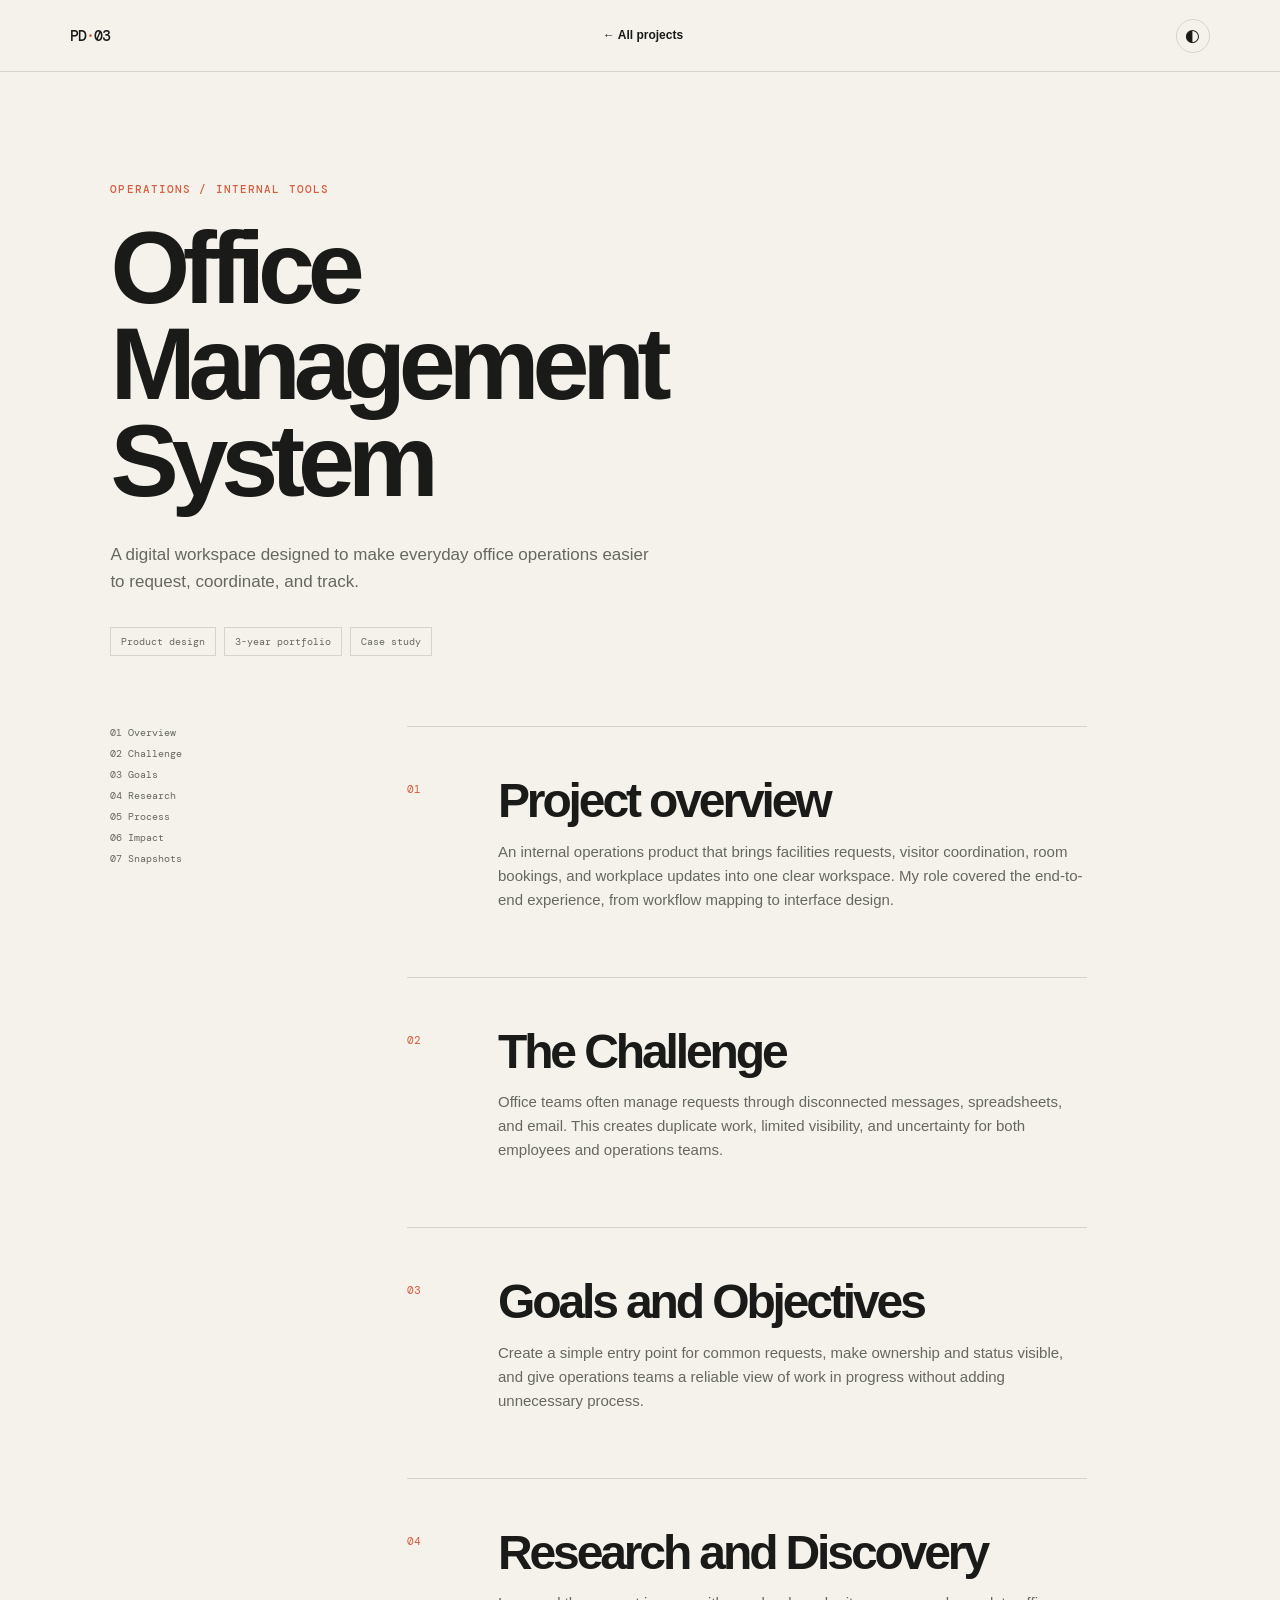
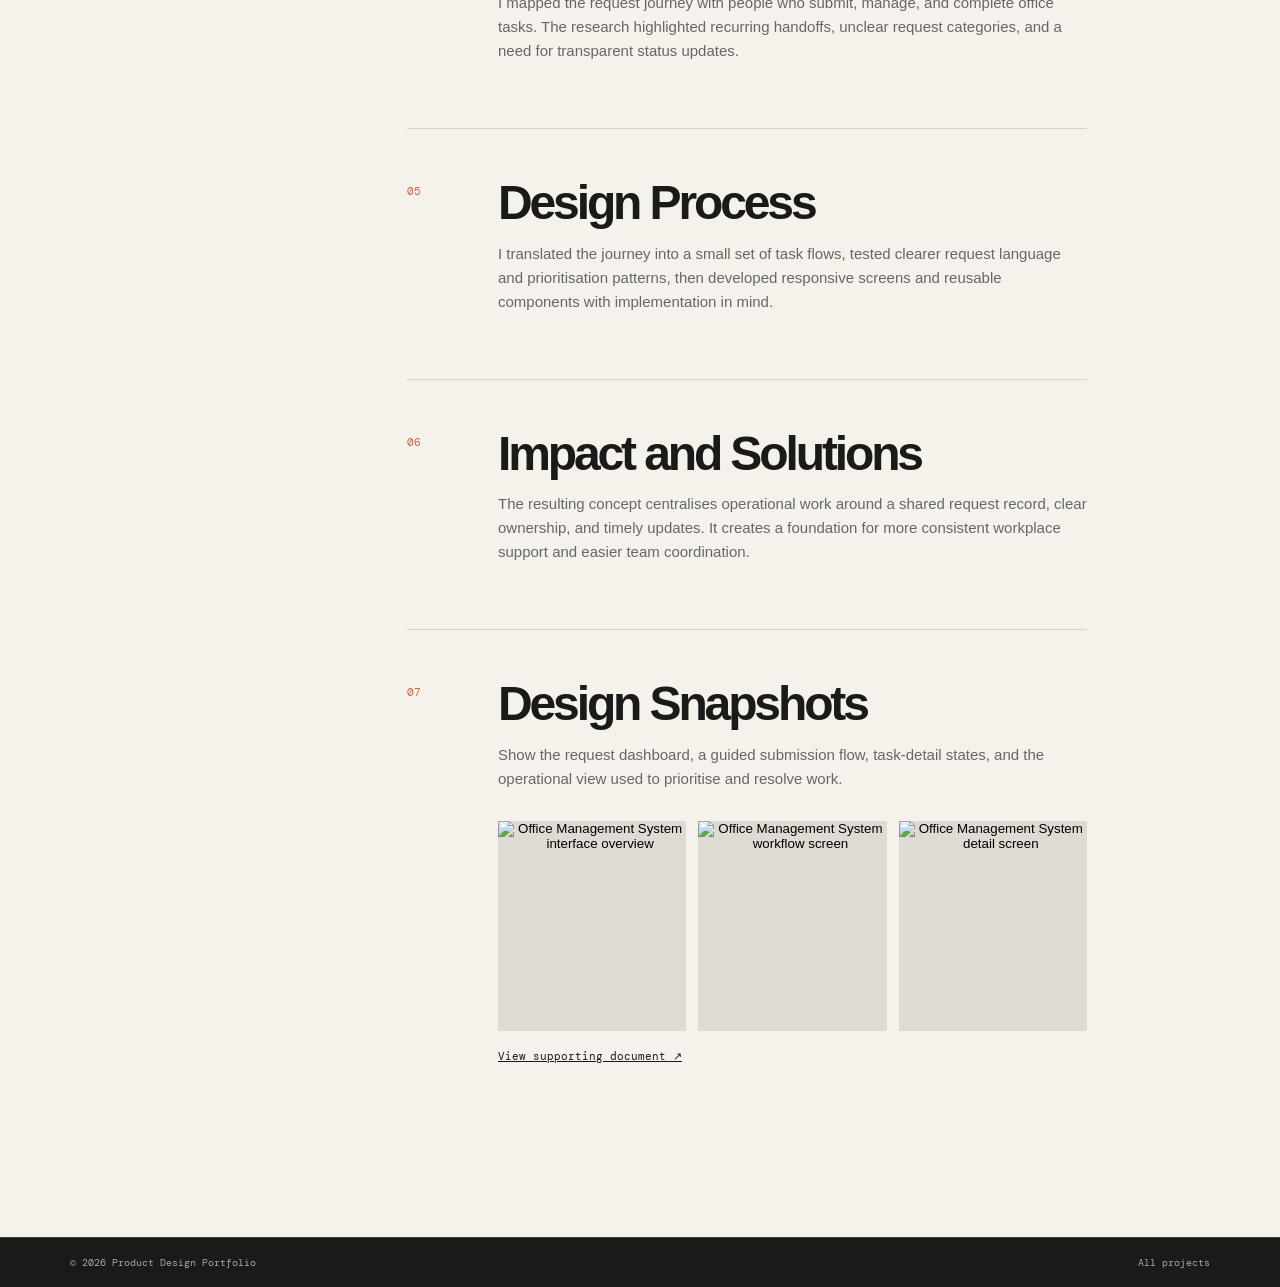
==== project.html @ 017def16 "Portfolio code" ====
<!doctype html><html lang="en"><head><meta charset="UTF-8"><meta name="viewport" content="width=device-width,initial-scale=1.0"><title>Project case study</title><link rel="preconnect" href="https://fonts.googleapis.com"><link rel="preconnect" href="https://fonts.gstatic.com" crossorigin><link href="https://fonts.googleapis.com/css2?family=DM+Mono:wght@400;500;600;700;800&display=swap" rel="stylesheet"><link rel="stylesheet" href="styles.css"><link rel="stylesheet" href="project.css"><link rel="stylesheet" href="office-images.css"></head><body><a class="skip-link" href="#case-content">Skip to content</a><header class="site-header"><a class="wordmark" href="index.html">PD<span>·</span>03</a><a class="text-link" href="index.html#work">← All projects</a><button class="theme-toggle" type="button">◐</button></header><main id="case-content" class="case-page"><section class="case-hero"><p class="eyebrow" id="case-domain"></p><h1 id="case-title"></h1><p class="lede" id="case-summary"></p><div class="case-tags" id="case-tags"></div></section><aside class="case-progress"><a href="#overview">01 Overview</a><a href="#challenge">02 Challenge</a><a href="#goals">03 Goals</a><a href="#research">04 Research</a><a href="#process">05 Process</a><a href="#impact">06 Impact</a><a href="#snapshots">07 Snapshots</a></aside><div class="case-content" id="case-sections"></div></main><footer><span>© <span id="year"></span> Product Design Portfolio</span><a href="index.html#work">All projects</a></footer><script src="project.js"></script></body></html>
---- styles.css ----
:root{--ink:#1a1a19;--paper:#f4f2eb;--muted:#676761;--line:#d6d3c9;--accent:#d75e3e;--panel:#e6e2d8;--inverse:#1a1a19;--serif:Georgia,serif;--sans:Manrope,Arial,sans-serif;--mono:'DM Mono',monospace}*{box-sizing:border-box}html{scroll-behavior:smooth}body{margin:0;background:var(--paper);color:var(--ink);font:15px/1.6 var(--sans);transition:.3s background,.3s color}.skip-link{position:fixed;z-index:30;top:8px;left:8px;transform:translateY(-150%);background:var(--ink);color:var(--paper);padding:8px}.skip-link:focus{transform:none}.site-header{height:72px;padding:0 5.5vw;position:sticky;top:0;z-index:10;display:flex;align-items:center;justify-content:space-between;border-bottom:1px solid var(--line);background:color-mix(in srgb,var(--paper) 92%,transparent);backdrop-filter:blur(12px)}.wordmark{font:500 15px var(--mono);letter-spacing:-1px;color:inherit;text-decoration:none}.wordmark span,.eyebrow{color:var(--accent)}nav{display:flex;gap:26px}nav a,.text-link,footer a{position:relative;color:inherit;text-decoration:none;font-size:12px;font-weight:700}nav a:after,.text-link:after{content:'';position:absolute;bottom:-4px;left:0;width:0;height:1px;background:var(--accent);transition:.25s}nav a:hover:after,nav a.active:after,.text-link:hover:after{width:100%}.theme-toggle{width:34px;height:34px;border:1px solid var(--line);border-radius:50%;background:none;color:inherit;font-size:17px;cursor:pointer}.section{padding:clamp(80px,12vw,160px) 5.5vw}.hero{min-height:calc(100vh - 72px);display:grid;grid-template-columns:1.15fr .85fr;gap:7vw;align-items:center}.eyebrow{margin:0 0 24px;font:500 11px var(--mono);letter-spacing:.1em;text-transform:uppercase}.hero h1,h2{margin:0;letter-spacing:-.065em;line-height:.99}.hero h1{max-width:850px;font-size:clamp(48px,7vw,104px)}.hero h1 em{font-family:var(--serif);font-weight:400}.lede{max-width:540px;margin:32px 0;color:var(--muted);font-size:17px}.hero-actions{display:flex;align-items:center;gap:24px}.button{display:inline-flex;align-items:center;gap:30px;padding:14px 17px;border:1px solid var(--ink);background:var(--ink);color:var(--paper);text-decoration:none;font-size:12px;font-weight:700;transition:.2s}.button:hover{border-color:var(--accent);background:var(--accent);transform:translateY(-3px)}.button span,.form-submit span{font-size:17px}.hero-art{justify-self:end}.art-window{position:relative;width:min(32vw,430px);aspect-ratio:1/1.15;overflow:hidden;border:1px solid var(--line);background:var(--panel)}.art-bar{height:30px;padding:0 12px;display:flex;align-items:center;gap:5px;border-bottom:1px solid var(--line)}.art-bar i{width:5px;height:5px;border-radius:50%;background:var(--ink);opacity:.5}.art-orbit{position:absolute;border:1px solid var(--ink);border-radius:50%;opacity:.7}.orbit-one{top:30%;left:12%;width:75%;height:45%;transform:rotate(-38deg);animation:spin 15s linear infinite}.orbit-two{top:35%;left:18%;width:65%;height:35%;border-color:var(--accent);transform:rotate(35deg);animation:reverse 11s linear infinite}.art-dot{position:absolute;top:51%;left:48%;width:10px;height:10px;border-radius:50%;background:var(--accent);box-shadow:0 0 0 11px #d75e3e2c}.art-card{position:absolute;display:flex;flex-direction:column;gap:12px;width:104px;padding:12px;background:var(--paper);box-shadow:8px 8px #00000016;font:10px var(--mono)}.art-card b{font:400 23px var(--serif)}.art-card-one{top:18%;right:7%;animation:float 5s ease-in-out infinite}.art-card-two{bottom:14%;left:6%;animation:float 5s 1s ease-in-out infinite}.art-label{margin:12px 0;color:var(--muted);font:11px var(--mono)}.section-intro{max-width:670px}.section-intro h2,.about-copy h2,.contact h2{font-size:clamp(38px,5vw,68px)}.section-intro>p:last-child{max-width:550px;margin-top:26px;color:var(--muted)}code{font:11px var(--mono)}.project-grid{display:grid;grid-template-columns:repeat(12,1fr);gap:18px;margin-top:66px}.project{grid-column:span 7;padding:0;border:0;background:none;color:inherit;text-align:left;cursor:pointer}.project:nth-child(even){grid-column:6/span 7}.project-visual{position:relative;height:clamp(265px,36vw,480px);overflow:hidden;padding:18px;background:var(--project-color);transition:.35s transform}.project:hover .project-visual,.project:focus-visible .project-visual{transform:scale(.985)}.visual-ui{position:absolute;top:13%;left:17%;width:66%;height:78%;padding:18px;border-radius:10px;background:var(--paper);box-shadow:0 22px 35px #0002}.visual-ui:before{content:'';display:block;width:38%;height:8px;margin-bottom:16px;border-radius:9px;background:var(--ink)}.visual-ui:after{content:'';display:block;height:36%;margin-top:16px;border-radius:6px;background:var(--project-detail)}.visual-chip{position:absolute;right:20px;bottom:20px;padding:7px 9px;background:var(--ink);color:var(--paper);font:10px var(--mono)}.project-meta{display:flex;justify-content:space-between;gap:12px;padding-top:13px;color:var(--muted);font:11px var(--mono)}.project h3{margin:6px 0 8px;font-size:clamp(23px,3vw,38px);letter-spacing:-.06em}.project-outcome{max-width:540px;margin:0;font-size:13px}.process-section{border-top:1px solid var(--line)}.process-list{margin:55px 0 0;padding:0;list-style:none;border-top:1px solid var(--line)}.process-list li{display:grid;grid-template-columns:13% 1fr;padding:27px 0;border-bottom:1px solid var(--line)}.process-list span{color:var(--accent);font:11px var(--mono)}.process-list h3{margin:0;font-size:24px;letter-spacing:-.04em}.process-list p{max-width:500px;margin:7px 0 0;color:var(--muted)}.about-section{display:grid;grid-template-columns:.8fr 1.2fr;gap:12vw;align-items:center;background:var(--panel)}.about-mark{position:relative;display:grid;place-items:center;width:min(30vw,350px);aspect-ratio:1;border-radius:50%;background:var(--accent);color:var(--paper);font:clamp(100px,15vw,200px) var(--serif)}.about-mark i{position:absolute;width:115%;height:52%;border:1px solid var(--paper);border-radius:50%;transform:rotate(-45deg)}.about-mark i:nth-child(3){width:125%;height:42%;transform:rotate(20deg)}.about-mark i:nth-child(4){width:110%;height:48%;transform:rotate(75deg)}.about-copy>p:not(.eyebrow){max-width:620px;color:var(--muted)}.capabilities{display:flex;flex-wrap:wrap;gap:8px;margin-top:30px}.capabilities span{padding:7px 10px;border:1px solid var(--line);color:var(--muted);font:10px var(--mono)}.contact{display:grid;grid-template-columns:1fr 1fr;gap:10vw;background:var(--inverse);color:var(--paper)}.contact .eyebrow{color:#f08a69}.contact-copy p:not(.eyebrow){max-width:430px;color:#c6c4bc}.button-light{margin-top:18px;border-color:var(--paper);background:var(--paper);color:var(--inverse)}.contact-form{display:grid;align-content:start;gap:18px}.contact-form label{display:block;margin-bottom:6px;color:#c6c4bc;font:11px var(--mono)}.contact-form input,.contact-form textarea{width:100%;padding:10px 0;border:0;border-bottom:1px solid #535353;outline:0;background:transparent;color:var(--paper);font:14px var(--sans)}.contact-form input:focus,.contact-form textarea:focus{border-color:#f08a69}.form-submit{justify-self:start;padding:12px 0;border:0;border-bottom:1px solid #f08a69;background:none;color:var(--paper);font:700 12px var(--sans);cursor:pointer}.form-status{margin:0;color:#f08a69;font-size:12px}footer{display:flex;justify-content:space-between;padding:18px 5.5vw;border-top:1px solid #3c3c3c;background:var(--inverse);color:#aaa8a1;font:10px var(--mono)}footer a{font:10px var(--mono)}.case-study{width:min(850px,calc(100% - 32px));max-height:min(88vh,800px);padding:clamp(35px,6vw,80px);border:0;background:var(--paper);color:var(--ink)}.case-study::backdrop{background:#0009;backdrop-filter:blur(3px)}.dialog-close{position:absolute;top:12px;right:16px;border:0;background:none;color:inherit;font-size:32px;cursor:pointer}.case-header{padding-right:40px}.case-header h2{font-size:clamp(36px,5vw,60px)}.case-meta{margin-top:15px;color:var(--muted);font:11px var(--mono)}.case-body{display:grid;gap:28px;margin-top:48px}.case-body section{padding-top:16px;border-top:1px solid var(--line)}.case-body h3{margin:0 0 10px;font-size:12px;letter-spacing:.08em;text-transform:uppercase}.case-body p{max-width:630px;margin:0;color:var(--muted)}.reveal{opacity:0;transform:translateY(20px);transition:.7s opacity,.7s transform}.reveal.visible{opacity:1;transform:none}@keyframes spin{to{transform:rotate(322deg)}}@keyframes reverse{to{transform:rotate(-325deg)}}@keyframes float{50%{transform:translateY(-9px)}}.dark{--ink:#eeece6;--paper:#151515;--muted:#a4a29b;--line:#3b3b39;--panel:#222220;--inverse:#eceae4}.dark .contact{color:#171717}.dark .contact-copy p:not(.eyebrow),.dark .contact-form label{color:#55534e}.dark .contact-form input,.dark .contact-form textarea{color:#171717;border-color:#aaa79f}.dark .form-submit{color:#171717}.dark footer{border-color:#d2cfc8;background:#eceae4;color:#55534e}@media(prefers-reduced-motion:reduce){*,*:before,*:after{animation:none!important;transition:none!important;scroll-behavior:auto!important}}@media(max-width:700px){.site-header{padding:0 22px}nav{gap:13px}.section{padding:82px 22px}.hero{display:block;padding-top:90px}.hero-art{width:max-content;margin:70px auto 0}.art-window{width:min(82vw,390px)}.project,.project:nth-child(even){grid-column:span 12}.about-section,.contact{grid-template-columns:1fr;gap:55px}.about-mark{width:220px}.process-list li{grid-template-columns:20% 1fr}footer{padding:18px 22px}}@media(max-width:430px){nav a:nth-child(2),nav a:nth-child(3){display:none}.hero h1{font-size:47px}}
---- project.css ----
.case-page{max-width:1200px;margin:auto;padding:0 5.5vw 120px}.case-hero{max-width:760px;padding:110px 0 70px}.case-hero h1{margin:0;font-size:clamp(52px,8vw,110px);letter-spacing:-.07em;line-height:.94}.case-tags{display:flex;flex-wrap:wrap;gap:8px}.case-tags span{padding:7px 10px;border:1px solid var(--line);font:10px var(--mono);color:var(--muted)}.case-progress{position:sticky;top:88px;float:left;width:20%;display:grid;gap:8px;font:10px var(--mono)}.case-progress a{color:var(--muted);text-decoration:none}.case-progress a:hover{color:var(--accent)}.case-content{margin-left:28%;max-width:680px}.case-section{display:grid;grid-template-columns:65px 1fr;gap:26px;padding:50px 0;border-top:1px solid var(--line)}.section-number{margin:5px 0;color:var(--accent);font:11px var(--mono)}.case-section h2{font-size:clamp(30px,4vw,48px)}.case-section p:not(.section-number){color:var(--muted);max-width:610px}.snapshot-grid{display:grid;grid-template-columns:1.1fr .9fr;gap:12px;margin-top:30px}.snapshot-grid div{display:grid;place-items:end start;min-height:150px;padding:14px;background:var(--snapshot-accent);color:var(--paper);font:11px var(--mono)}.snapshot-grid div:first-child{grid-row:span 2;min-height:312px}@media(max-width:700px){.case-page{padding:0 22px 80px}.case-hero{padding:80px 0 48px}.case-progress{position:static;float:none;width:auto;grid-template-columns:repeat(2,1fr);padding:20px 0;border-block:1px solid var(--line)}.case-content{margin:35px 0 0}.case-section{grid-template-columns:45px 1fr;padding:35px 0}}
---- office-images.css ----
.image-snapshots{grid-template-columns:repeat(3,1fr)}.snapshot-image{min-height:210px;padding:0;border:0;background:#dedbd2;cursor:zoom-in;overflow:hidden}.snapshot-image img{display:block;width:100%;height:100%;object-fit:cover;transition:transform .3s}.snapshot-image:hover img,.snapshot-image:focus-visible img{transform:scale(1.04)}.supporting-link{display:inline-block;margin-top:18px;color:var(--ink);font:11px var(--mono)}.image-modal{width:100vw;height:100vh;max-width:none;max-height:none;margin:0;padding:0;border:0;background:#111}.image-modal::backdrop{background:#000c}.image-modal figure{display:grid;place-items:center;grid-template-rows:1fr auto;width:100%;height:100%;margin:0;padding:28px 78px 16px}.image-modal img{display:block;width:100%;height:100%;max-width:100%;max-height:100%;object-fit:contain}.image-modal figcaption{padding-top:10px;color:#e9e7df;font:11px var(--mono)}.image-modal button{position:absolute;z-index:1;border:0;background:#000b;color:#fff;cursor:pointer}.gallery-close{top:20px;right:22px;width:42px;height:42px;border-radius:50%;font-size:26px}.gallery-nav{top:50%;width:52px;height:52px;border-radius:50%;font-size:26px;transform:translateY(-50%)}.gallery-nav.previous{left:20px}.gallery-nav.next{right:20px}.image-modal button:hover,.image-modal button:focus-visible{background:var(--accent)}@media(max-width:700px){.image-snapshots{grid-template-columns:1fr}.snapshot-image{min-height:250px}.image-modal figure{padding-inline:48px}.gallery-nav{width:38px;height:38px}.gallery-nav.previous{left:6px}.gallery-nav.next{right:6px}.gallery-close{top:10px;right:10px;width:36px;height:36px}}
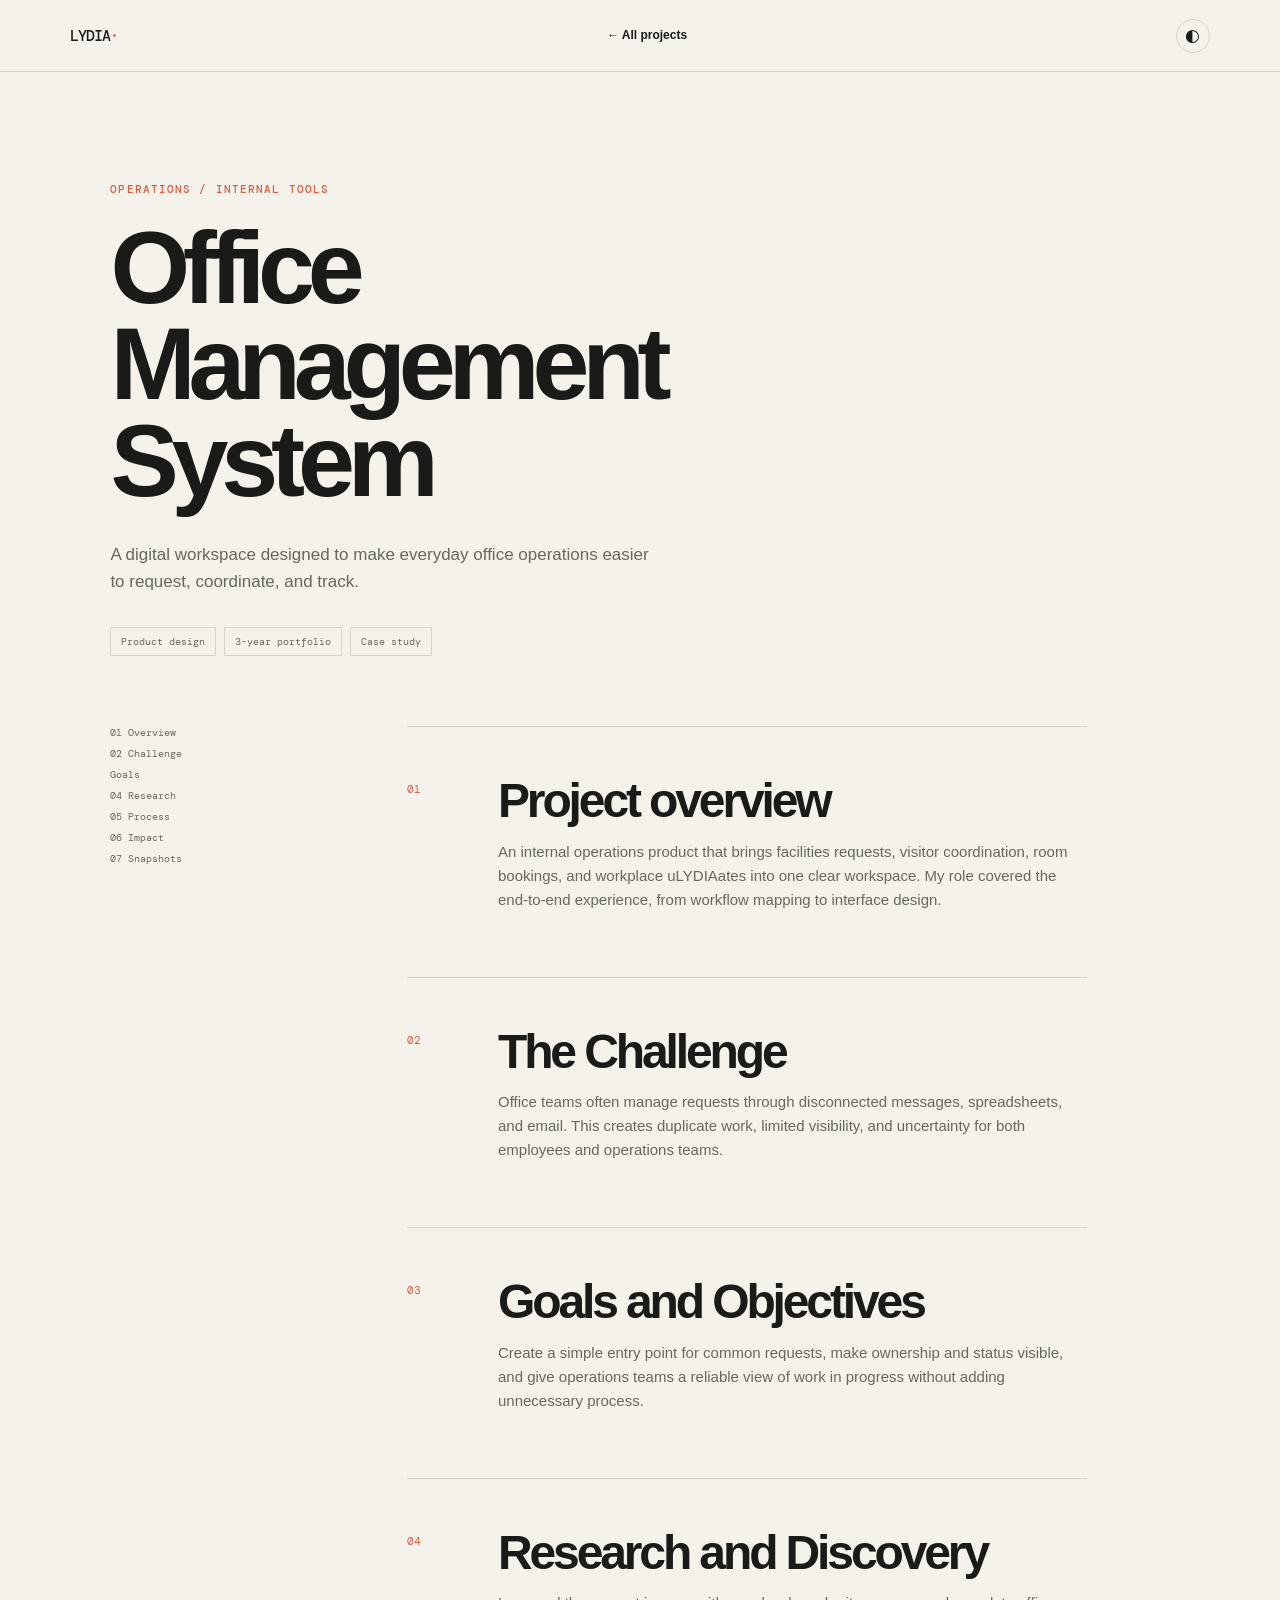
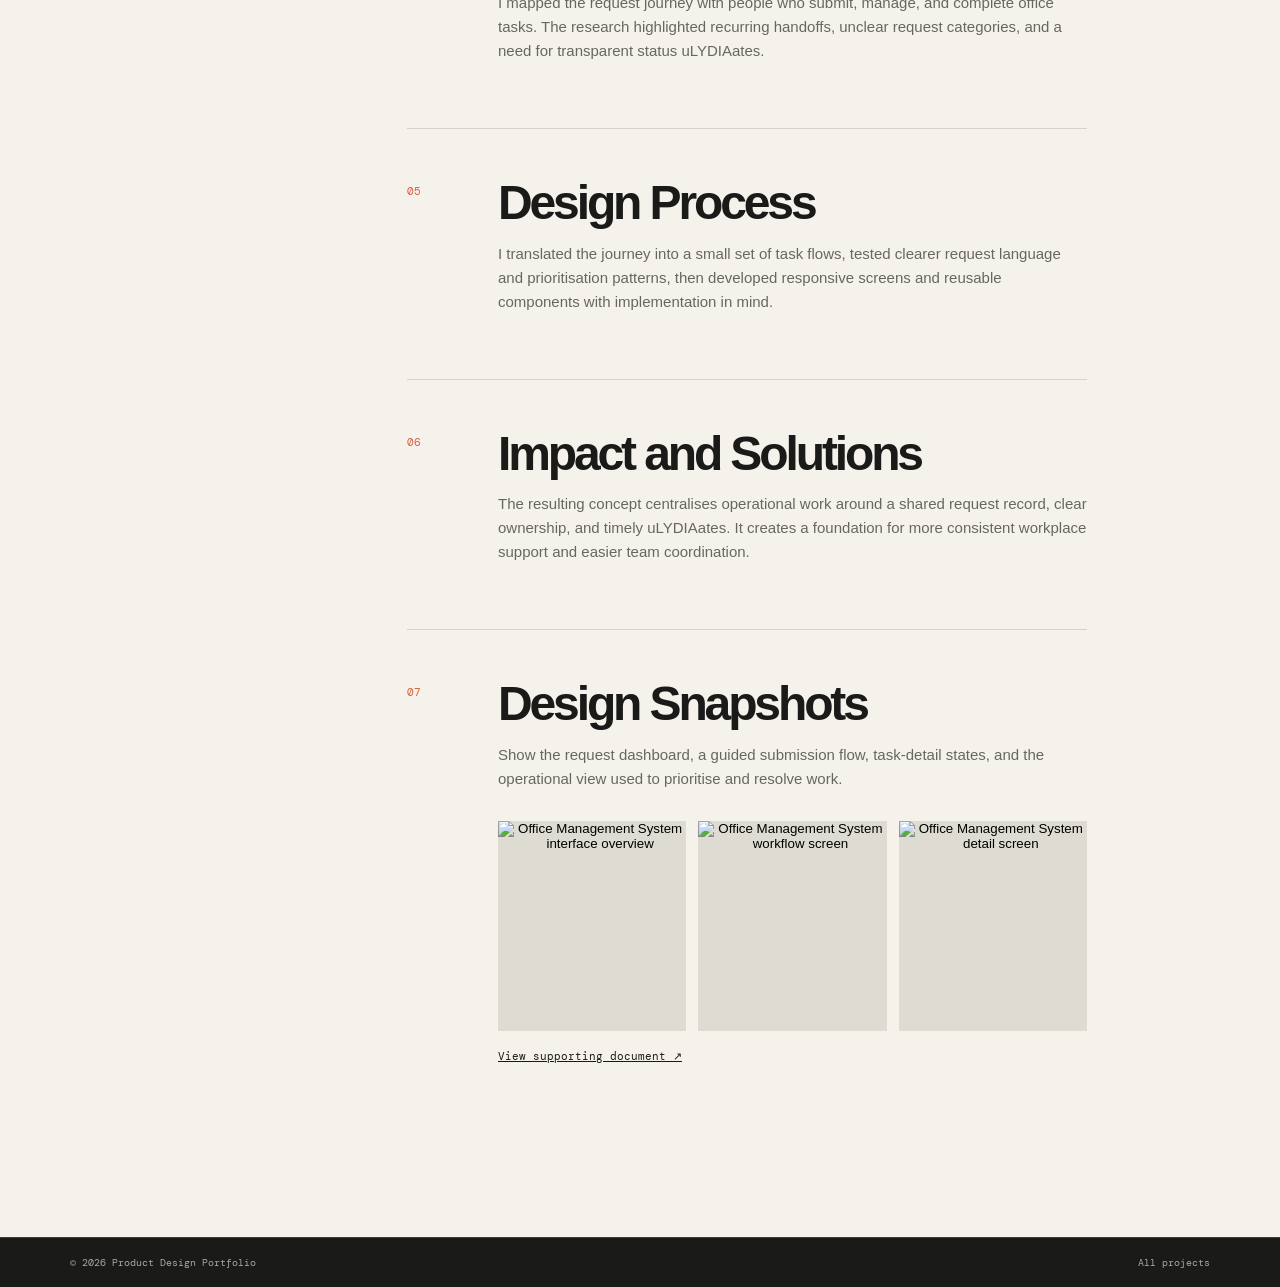
==== commit e1833710: "Update portfolio content" ====
--- a/project.html
+++ b/project.html
@@ -1 +1 @@
-<!doctype html><html lang="en"><head><meta charset="UTF-8"><meta name="viewport" content="width=device-width,initial-scale=1.0"><title>Project case study</title><link rel="preconnect" href="https://fonts.googleapis.com"><link rel="preconnect" href="https://fonts.gstatic.com" crossorigin><link href="https://fonts.googleapis.com/css2?family=DM+Mono:wght@400;500;600;700;800&display=swap" rel="stylesheet"><link rel="stylesheet" href="styles.css"><link rel="stylesheet" href="project.css"><link rel="stylesheet" href="office-images.css"></head><body><a class="skip-link" href="#case-content">Skip to content</a><header class="site-header"><a class="wordmark" href="index.html">PD<span>·</span>03</a><a class="text-link" href="index.html#work">← All projects</a><button class="theme-toggle" type="button">◐</button></header><main id="case-content" class="case-page"><section class="case-hero"><p class="eyebrow" id="case-domain"></p><h1 id="case-title"></h1><p class="lede" id="case-summary"></p><div class="case-tags" id="case-tags"></div></section><aside class="case-progress"><a href="#overview">01 Overview</a><a href="#challenge">02 Challenge</a><a href="#goals">03 Goals</a><a href="#research">04 Research</a><a href="#process">05 Process</a><a href="#impact">06 Impact</a><a href="#snapshots">07 Snapshots</a></aside><div class="case-content" id="case-sections"></div></main><footer><span>© <span id="year"></span> Product Design Portfolio</span><a href="index.html#work">All projects</a></footer><script src="project.js"></script></body></html>
+<!doctype html><html lang="en"><head><meta charset="UTF-8"><meta name="viewport" content="width=device-width,initial-scale=1.0"><title>Project case study</title><link rel="preconnect" href="https://fonts.googleapis.com"><link rel="preconnect" href="https://fonts.gstatic.com" crossorigin><link href="https://fonts.googleapis.com/css2?family=DM+Mono:wght@400;500;600;700;800&display=swap" rel="stylesheet"><link rel="stylesheet" href="styles.css"><link rel="stylesheet" href="project.css"><link rel="stylesheet" href="office-images.css"></head><body><a class="skip-link" href="#case-content">Skip to content</a><header class="site-header"><a class="wordmark" href="index.html">LYDIA<span>·</span></a><a class="text-link" href="index.html#work">← All projects</a><button class="theme-toggle" type="button">◐</button></header><main id="case-content" class="case-page"><section class="case-hero"><p class="eyebrow" id="case-domain"></p><h1 id="case-title"></h1><p class="lede" id="case-summary"></p><div class="case-tags" id="case-tags"></div></section><aside class="case-progress"><a href="#overview">01 Overview</a><a href="#challenge">02 Challenge</a><a href="#goals"> Goals</a><a href="#research">04 Research</a><a href="#process">05 Process</a><a href="#impact">06 Impact</a><a href="#snapshots">07 Snapshots</a></aside><div class="case-content" id="case-sections"></div></main><footer><span>© <span id="year"></span> Product Design Portfolio</span><a href="index.html#work">All projects</a></footer><script src="project.js"></script></body></html>
